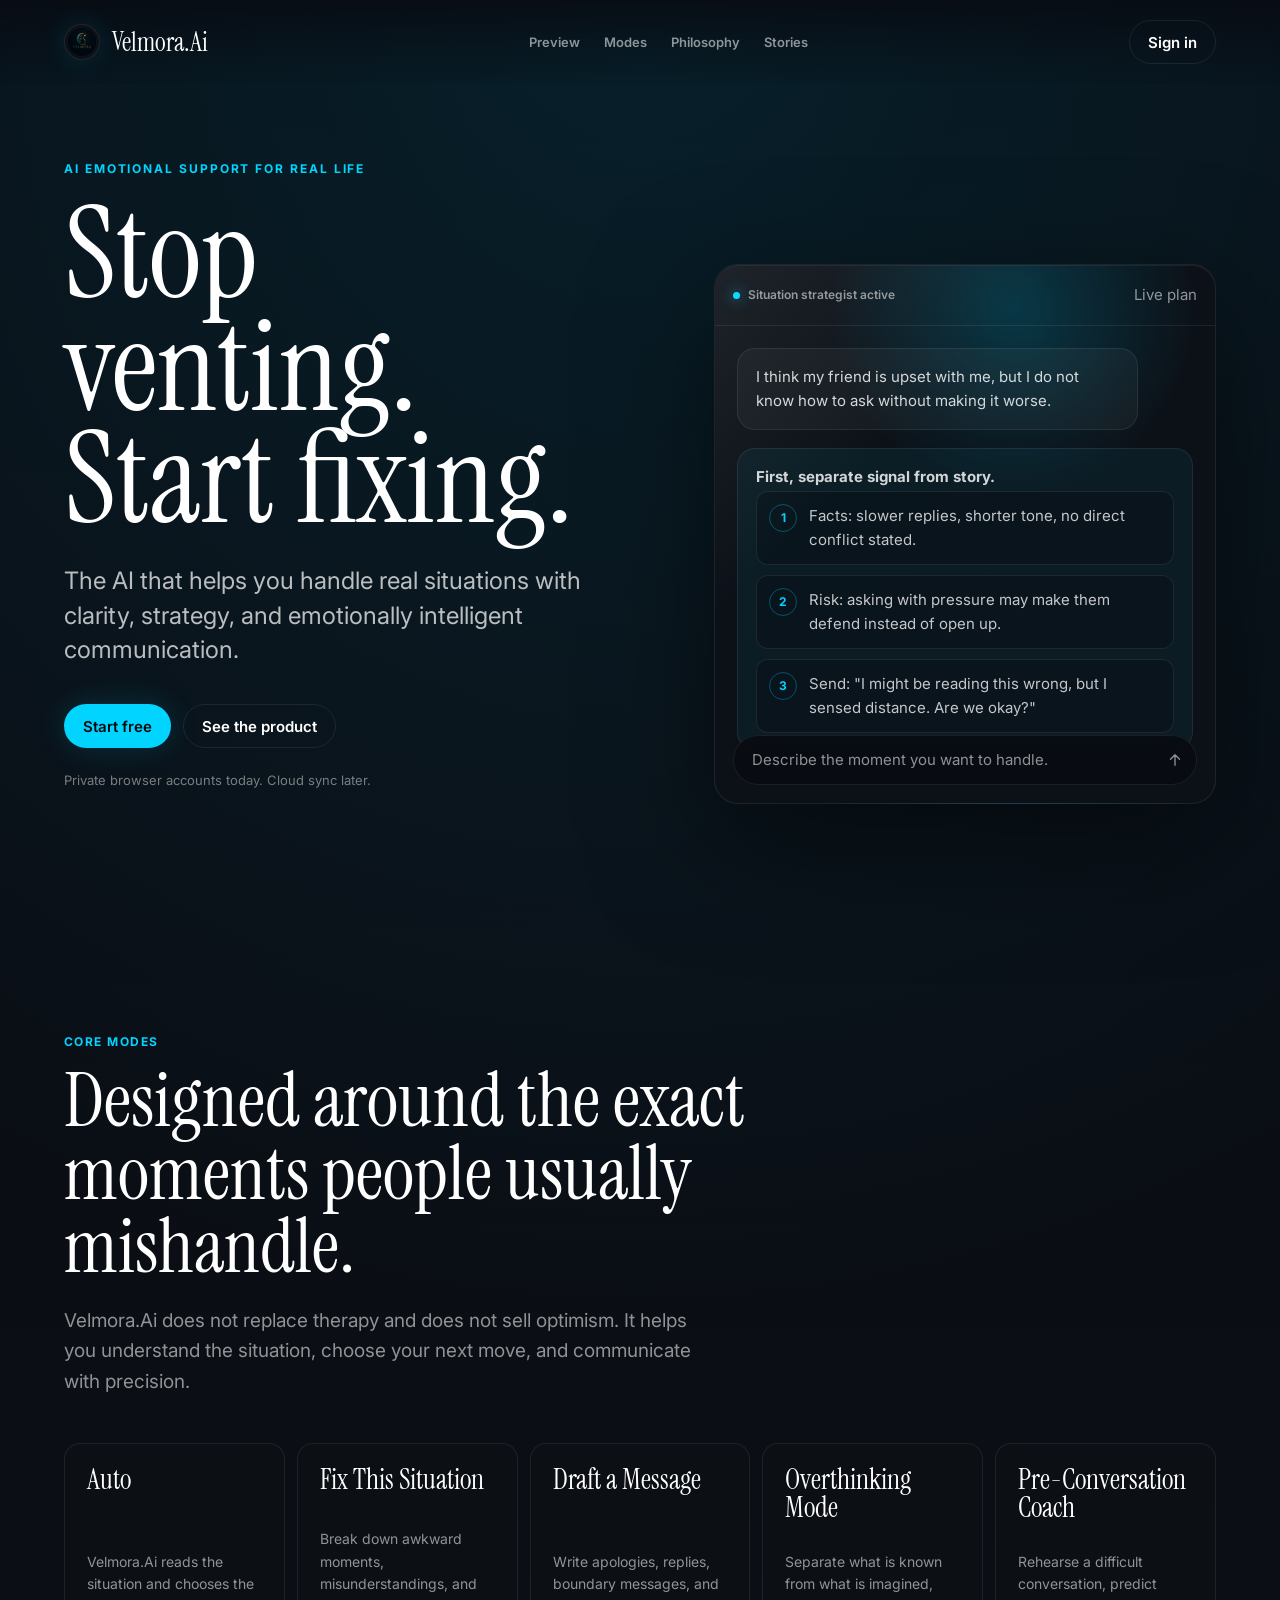
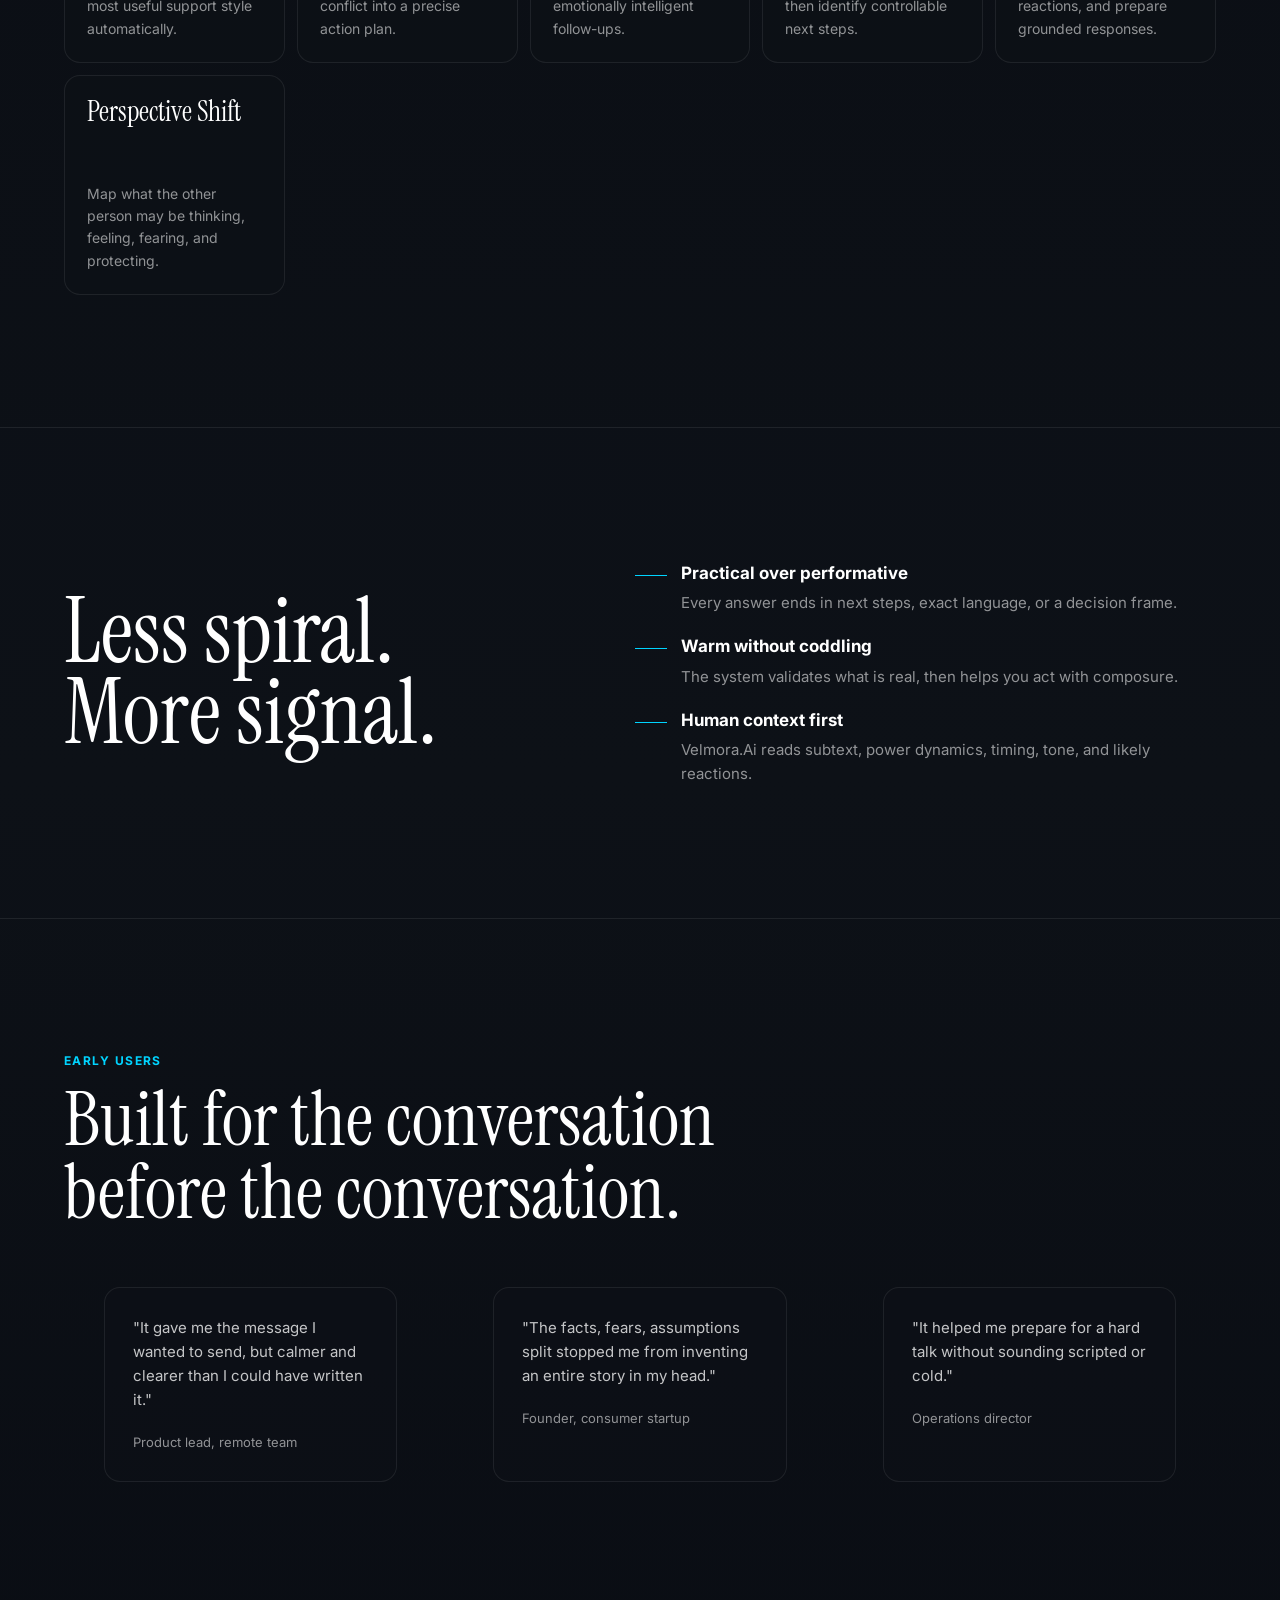
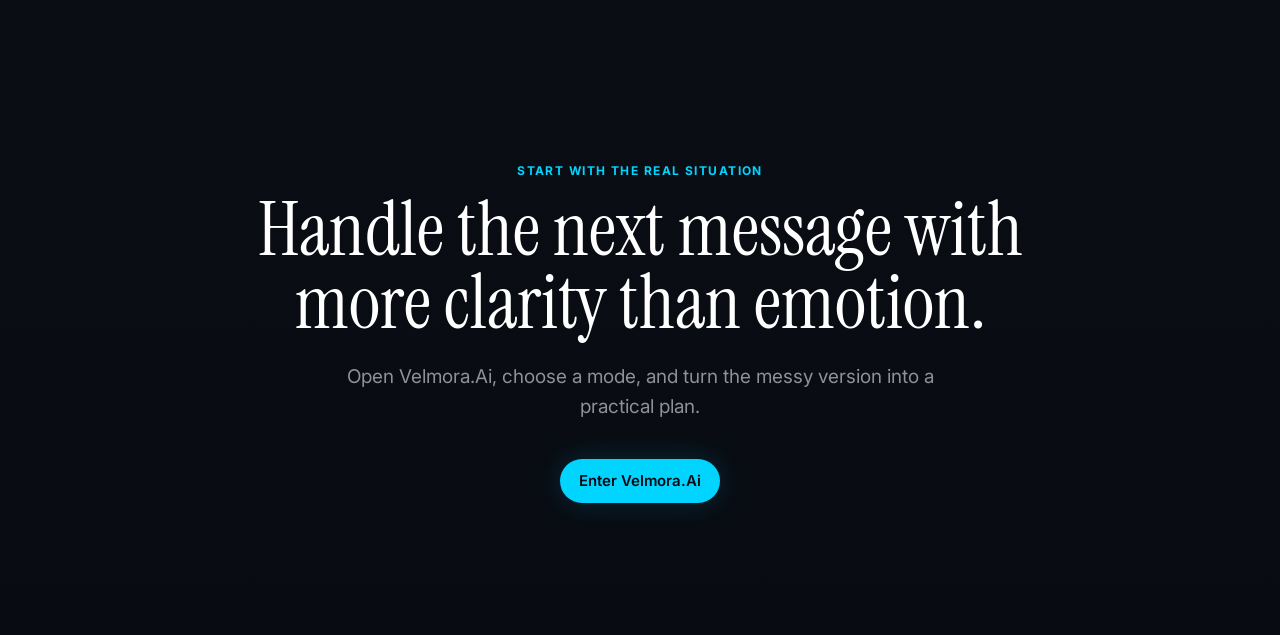
==== mindful/index.html @ 99c8b032 "Initial Velmora.Ai static app" ====
<!doctype html>
<html lang="en">
  <head>
    <meta charset="utf-8">
    <meta name="viewport" content="width=device-width, initial-scale=1">
    <meta name="description" content="Velmora.Ai helps you handle real situations with clarity, strategy, and emotionally intelligent communication.">
    <title>Velmora.Ai</title>
    <link rel="preconnect" href="https://fonts.googleapis.com">
    <link rel="preconnect" href="https://fonts.gstatic.com" crossorigin>
    <link href="https://fonts.googleapis.com/css2?family=Instrument+Serif:ital@0;1&family=Inter:wght@400;450;500;600;700&display=swap" rel="stylesheet">
    <link rel="stylesheet" href="./css/variables.css">
    <link rel="stylesheet" href="./css/global.css">
    <link rel="stylesheet" href="./css/layout.css">
    <link rel="stylesheet" href="./css/landing.css">
    <link rel="stylesheet" href="./css/auth.css">
    <link rel="stylesheet" href="./css/dashboard.css">
    <link rel="stylesheet" href="./css/chat.css">
    <link rel="stylesheet" href="./css/animations.css">
    <link rel="stylesheet" href="./css/responsive.css">
  </head>
  <body>
    <canvas id="ambient-canvas" aria-hidden="true"></canvas>
    <div class="grain" aria-hidden="true"></div>
    <div id="toast-root" class="toast-root" aria-live="polite" aria-atomic="true"></div>
    <div id="modal-root"></div>
    <main id="app" class="app-shell"></main>
    <script type="module" src="./js/app.js"></script>
  </body>
</html>
---- mindful/css/variables.css ----
:root {
  --color-bg: #080B12;
  --color-bg-secondary: #0D1117;
  --color-bg-tertiary: #111827;
  --color-panel: #131C28;
  --color-accent: #00D4FF;
  --color-text: #FFFFFF;
  --color-muted: rgba(255,255,255,0.55);
  --color-border: rgba(255,255,255,0.08);
  --color-border-strong: rgba(255,255,255,0.14);
  --color-shadow: rgba(0,0,0,0.48);
  --font-heading: "Instrument Serif", Georgia, serif;
  --font-body: "Inter", "DM Sans", Arial, sans-serif;
  --radius-xs: 8px;
  --radius-sm: 12px;
  --radius-md: 16px;
  --radius-lg: 24px;
  --space-1: 4px;
  --space-2: 8px;
  --space-3: 12px;
  --space-4: 16px;
  --space-5: 20px;
  --space-6: 24px;
  --space-8: 32px;
  --space-10: 40px;
  --space-12: 48px;
  --space-16: 64px;
  --space-20: 80px;
  --ease: cubic-bezier(0.22, 1, 0.36, 1);
}
---- mindful/css/global.css ----
* {
  box-sizing: border-box;
}

html {
  min-height: 100%;
  background: var(--color-bg);
  color: var(--color-text);
  scroll-behavior: smooth;
}

body {
  min-height: 100%;
  margin: 0;
  overflow-x: hidden;
  background:
    radial-gradient(circle at 50% 0%, rgba(0,212,255,0.10), transparent 34%),
    linear-gradient(180deg, #080B12 0%, #0D1117 62%, #080B12 100%);
  color: var(--color-text);
  font-family: var(--font-body);
  font-size: 15px;
  line-height: 1.6;
  letter-spacing: 0;
}

button,
input,
textarea {
  font: inherit;
}

button {
  border: 0;
  cursor: pointer;
}

a {
  color: inherit;
  text-decoration: none;
}

::selection {
  background: rgba(0,212,255,0.25);
  color: var(--color-text);
}

* {
  scrollbar-width: thin;
  scrollbar-color: rgba(0,212,255,0.38) rgba(255,255,255,0.04);
}

*::-webkit-scrollbar {
  width: 10px;
  height: 10px;
}

*::-webkit-scrollbar-track {
  background: rgba(255,255,255,0.03);
  border-radius: 999px;
}

*::-webkit-scrollbar-thumb {
  border: 2px solid rgba(8,11,18,0.96);
  border-radius: 999px;
  background: linear-gradient(180deg, rgba(0,212,255,0.55), rgba(0,212,255,0.22));
}

*::-webkit-scrollbar-thumb:hover {
  background: linear-gradient(180deg, rgba(0,212,255,0.72), rgba(0,212,255,0.34));
}

*::-webkit-scrollbar-corner {
  background: transparent;
}

#ambient-canvas {
  position: fixed;
  inset: 0;
  z-index: -3;
  width: 100%;
  height: 100%;
  background: var(--color-bg);
}

.grain {
  position: fixed;
  inset: 0;
  z-index: -2;
  pointer-events: none;
  opacity: 0.18;
  background-image:
    radial-gradient(circle at 20% 30%, rgba(255,255,255,0.11) 0 1px, transparent 1px),
    radial-gradient(circle at 70% 60%, rgba(255,255,255,0.08) 0 1px, transparent 1px);
  background-size: 3px 3px, 5px 5px;
  mix-blend-mode: screen;
}

.sr-only {
  position: absolute;
  width: 1px;
  height: 1px;
  padding: 0;
  margin: -1px;
  overflow: hidden;
  clip: rect(0, 0, 0, 0);
  white-space: nowrap;
  border: 0;
}

.icon {
  width: 18px;
  height: 18px;
  flex: 0 0 auto;
}

.brand-mark {
  width: 36px;
  height: 36px;
  border: 1px solid var(--color-border);
  border-radius: 50%;
  background: #0D1117;
  object-fit: cover;
  padding: 3px;
  box-shadow: 0 0 28px rgba(0,212,255,0.14);
}

.brand-word {
  font-family: var(--font-heading);
  font-size: 26px;
  line-height: 1;
}

.button {
  display: inline-flex;
  min-height: 44px;
  align-items: center;
  justify-content: center;
  gap: 10px;
  padding: 0 18px;
  border: 1px solid var(--color-border);
  border-radius: 999px;
  background: rgba(255,255,255,0.04);
  color: var(--color-text);
  font-weight: 600;
  line-height: 1;
  transition: transform 240ms var(--ease), border-color 240ms var(--ease), background 240ms var(--ease), box-shadow 240ms var(--ease);
}

.button:hover {
  transform: translateY(-1px);
  border-color: rgba(0,212,255,0.32);
  background: rgba(0,212,255,0.08);
  box-shadow: 0 18px 38px rgba(0,0,0,0.22);
}

.button:focus-visible,
.icon-button:focus-visible,
input:focus-visible,
textarea:focus-visible {
  outline: 2px solid rgba(0,212,255,0.7);
  outline-offset: 3px;
}

.button-primary {
  border-color: rgba(0,212,255,0.55);
  background: var(--color-accent);
  color: #080B12;
  box-shadow: 0 0 30px rgba(0,212,255,0.16);
}

.button-primary:hover {
  background: var(--color-accent);
  color: #080B12;
}

.button-ghost {
  background: transparent;
}

.icon-button {
  display: inline-grid;
  width: 40px;
  height: 40px;
  place-items: center;
  border: 1px solid var(--color-border);
  border-radius: 50%;
  background: rgba(255,255,255,0.03);
  color: var(--color-text);
  transition: transform 220ms var(--ease), border-color 220ms var(--ease), background 220ms var(--ease);
}

.icon-button:hover {
  transform: translateY(-1px);
  border-color: rgba(0,212,255,0.3);
  background: rgba(0,212,255,0.08);
}

.muted {
  color: var(--color-muted);
}

.divider {
  height: 1px;
  background: var(--color-border);
}
---- mindful/css/layout.css ----
.app-shell {
  position: relative;
  z-index: 1;
  min-height: 100vh;
}

.site-header {
  position: fixed;
  top: 0;
  left: 0;
  right: 0;
  z-index: 30;
  display: flex;
  align-items: center;
  justify-content: space-between;
  padding: 20px clamp(20px, 5vw, 72px);
  background: linear-gradient(180deg, rgba(8,11,18,0.86), rgba(8,11,18,0));
  backdrop-filter: blur(16px);
}

.site-brand {
  display: inline-flex;
  align-items: center;
  gap: 12px;
}

.site-nav {
  display: flex;
  align-items: center;
  gap: 24px;
  color: var(--color-muted);
  font-size: 13px;
  font-weight: 600;
}

.site-nav a {
  transition: color 180ms var(--ease);
}

.site-nav a:hover {
  color: var(--color-text);
}

.page {
  min-height: 100vh;
}

.section {
  padding: clamp(72px, 11vw, 132px) clamp(20px, 5vw, 72px);
}

.section-inner {
  width: min(1180px, 100%);
  margin: 0 auto;
}

.section-kicker {
  margin: 0 0 14px;
  color: var(--color-accent);
  font-size: 12px;
  font-weight: 700;
  letter-spacing: 0.12em;
  text-transform: uppercase;
}

.section-title {
  max-width: 780px;
  margin: 0;
  font-family: var(--font-heading);
  font-size: clamp(42px, 6vw, 76px);
  font-weight: 400;
  line-height: 0.96;
}

.section-copy {
  max-width: 650px;
  margin: 22px 0 0;
  color: var(--color-muted);
  font-size: clamp(16px, 1.8vw, 19px);
}

.dashboard-shell {
  display: grid;
  min-height: 100vh;
  grid-template-columns: 288px minmax(0, 1fr);
  transition: grid-template-columns 260ms var(--ease);
}

.dashboard-shell.sidebar-collapsed {
  grid-template-columns: 76px minmax(0, 1fr);
}

.sidebar {
  position: sticky;
  top: 0;
  display: flex;
  width: 100%;
  height: 100vh;
  flex-direction: column;
  gap: 22px;
  padding: 22px;
  border-right: 1px solid var(--color-border);
  background: rgba(8,11,18,0.82);
  backdrop-filter: blur(28px);
  overflow: hidden;
  transition: width 260ms var(--ease), transform 260ms var(--ease), padding 260ms var(--ease);
}

.sidebar-head {
  display: flex;
  align-items: center;
  justify-content: space-between;
  gap: 10px;
}

.sidebar-head-actions {
  display: flex;
  align-items: center;
  gap: 8px;
}

.sidebar-brand {
  display: flex;
  align-items: center;
  gap: 12px;
}

.sidebar-section {
  display: grid;
  gap: 10px;
}

.sidebar-label {
  color: rgba(255,255,255,0.38);
  font-size: 11px;
  font-weight: 700;
  letter-spacing: 0.12em;
  text-transform: uppercase;
}

.sidebar-scroll {
  display: grid;
  min-height: 0;
  flex: 1;
  align-content: start;
  gap: 22px;
  overflow-y: auto;
  padding-right: 4px;
}

.content {
  min-width: 0;
}

.mobile-topbar {
  display: none;
}

.mobile-bottom-nav {
  display: none;
}
---- mindful/css/landing.css ----
.landing-page {
  overflow: hidden;
}

.hero {
  display: grid;
  min-height: 100vh;
  align-items: end;
  padding: 116px clamp(20px, 5vw, 72px) clamp(56px, 8vw, 96px);
}

.hero-inner {
  display: grid;
  width: min(1180px, 100%);
  margin: 0 auto;
  grid-template-columns: minmax(0, 1.05fr) minmax(320px, 0.95fr);
  gap: clamp(40px, 8vw, 96px);
  align-items: end;
}

.hero-copy {
  max-width: 760px;
}

.hero-eyebrow {
  margin: 0 0 20px;
  color: var(--color-accent);
  font-size: 12px;
  font-weight: 700;
  letter-spacing: 0.16em;
  text-transform: uppercase;
}

.hero h1 {
  margin: 0;
  font-family: var(--font-heading);
  font-size: clamp(64px, 10vw, 142px);
  font-weight: 400;
  line-height: 0.88;
}

.hero-subheadline {
  max-width: 630px;
  margin: 28px 0 0;
  color: rgba(255,255,255,0.72);
  font-size: clamp(18px, 2.2vw, 24px);
  line-height: 1.45;
}

.hero-actions {
  display: flex;
  flex-wrap: wrap;
  gap: 12px;
  margin-top: 36px;
}

.hero-note {
  margin-top: 22px;
  color: rgba(255,255,255,0.45);
  font-size: 13px;
}

.preview-device {
  position: relative;
  min-height: 540px;
  border: 1px solid var(--color-border);
  border-radius: var(--radius-lg);
  background:
    radial-gradient(circle at 60% 8%, rgba(0,212,255,0.20), transparent 32%),
    rgba(13,17,23,0.88);
  box-shadow: 0 36px 120px rgba(0,0,0,0.5), inset 0 1px 0 rgba(255,255,255,0.06);
  overflow: hidden;
}

.preview-device::before {
  position: absolute;
  inset: 0;
  border-radius: inherit;
  background: linear-gradient(135deg, rgba(255,255,255,0.08), transparent 34%);
  content: "";
  pointer-events: none;
}

.preview-head {
  display: flex;
  align-items: center;
  justify-content: space-between;
  padding: 18px;
  border-bottom: 1px solid var(--color-border);
}

.preview-status {
  display: inline-flex;
  align-items: center;
  gap: 8px;
  color: var(--color-muted);
  font-size: 12px;
  font-weight: 600;
}

.preview-status::before {
  width: 7px;
  height: 7px;
  border-radius: 50%;
  background: var(--color-accent);
  box-shadow: 0 0 14px rgba(0,212,255,0.8);
  content: "";
}

.preview-body {
  display: grid;
  gap: 18px;
  padding: 22px;
}

.preview-bubble {
  max-width: 88%;
  padding: 16px 18px;
  border: 1px solid var(--color-border);
  border-radius: 18px;
  background: rgba(255,255,255,0.04);
  color: rgba(255,255,255,0.82);
}

.preview-bubble.ai {
  max-width: 100%;
  background: rgba(0,212,255,0.06);
}

.preview-plan {
  display: grid;
  gap: 10px;
  margin-top: 2px;
}

.preview-step {
  display: grid;
  grid-template-columns: 28px minmax(0, 1fr);
  gap: 12px;
  align-items: start;
  padding: 12px;
  border: 1px solid var(--color-border);
  border-radius: var(--radius-sm);
  background: rgba(8,11,18,0.36);
}

.preview-step span {
  display: grid;
  width: 28px;
  height: 28px;
  place-items: center;
  border: 1px solid rgba(0,212,255,0.32);
  border-radius: 50%;
  color: var(--color-accent);
  font-size: 12px;
  font-weight: 700;
}

.preview-step p {
  margin: 0;
  color: rgba(255,255,255,0.76);
}

.preview-composer {
  position: absolute;
  left: 18px;
  right: 18px;
  bottom: 18px;
  display: flex;
  align-items: center;
  justify-content: space-between;
  gap: 12px;
  padding: 12px 12px 12px 18px;
  border: 1px solid var(--color-border);
  border-radius: 999px;
  background: rgba(8,11,18,0.88);
  color: var(--color-muted);
  backdrop-filter: blur(18px);
}

.feature-grid {
  display: grid;
  grid-template-columns: repeat(5, minmax(0, 1fr));
  gap: 12px;
  margin-top: 46px;
}

.feature-card {
  display: grid;
  min-height: 220px;
  align-content: space-between;
  gap: 28px;
  padding: 22px;
  border: 1px solid var(--color-border);
  border-radius: var(--radius-md);
  background: rgba(13,17,23,0.72);
  transition: transform 260ms var(--ease), border-color 260ms var(--ease), background 260ms var(--ease);
}

.feature-card:hover {
  transform: translateY(-3px);
  border-color: rgba(0,212,255,0.28);
  background: rgba(17,24,39,0.78);
}

.feature-card h3 {
  margin: 0;
  font-family: var(--font-heading);
  font-size: 28px;
  font-weight: 400;
  line-height: 1;
}

.feature-card p {
  margin: 0;
  color: var(--color-muted);
  font-size: 14px;
}

.philosophy-band {
  border-block: 1px solid var(--color-border);
  background: rgba(13,17,23,0.48);
}

.philosophy-layout {
  display: grid;
  grid-template-columns: minmax(0, 0.9fr) minmax(0, 1.1fr);
  gap: clamp(32px, 8vw, 96px);
  align-items: center;
}

.philosophy-statement {
  margin: 0;
  font-family: var(--font-heading);
  font-size: clamp(50px, 7vw, 96px);
  font-weight: 400;
  line-height: 0.9;
}

.philosophy-list {
  display: grid;
  gap: 18px;
}

.philosophy-item {
  display: grid;
  grid-template-columns: 32px minmax(0, 1fr);
  gap: 14px;
  align-items: start;
}

.philosophy-item::before {
  width: 32px;
  height: 1px;
  margin-top: 15px;
  background: var(--color-accent);
  content: "";
}

.philosophy-item h3 {
  margin: 0 0 4px;
  font-size: 17px;
}

.philosophy-item p {
  margin: 0;
  color: var(--color-muted);
}

.testimonial-grid {
  display: grid;
  grid-template-columns: repeat(3, minmax(0, 1fr));
  gap: 16px;
  margin-top: 42px;
}

.testimonial {
  padding: 28px;
  border: 1px solid var(--color-border);
  border-radius: var(--radius-md);
  background: rgba(13,17,23,0.62);
}

.testimonial p {
  margin: 0;
  color: rgba(255,255,255,0.76);
}

.testimonial cite {
  display: block;
  margin-top: 20px;
  color: var(--color-muted);
  font-style: normal;
  font-size: 13px;
}

.cta-section {
  min-height: 56vh;
  display: grid;
  place-items: center;
  text-align: center;
}

.cta-section .section-title,
.cta-section .section-copy {
  margin-inline: auto;
}
---- mindful/css/auth.css ----
.auth-page {
  display: grid;
  min-height: 100vh;
  grid-template-columns: minmax(0, 1fr) minmax(380px, 480px);
}

.auth-story {
  display: flex;
  min-height: 100vh;
  flex-direction: column;
  justify-content: space-between;
  padding: clamp(32px, 6vw, 72px);
}

.auth-story h1 {
  max-width: 760px;
  margin: auto 0 0;
  font-family: var(--font-heading);
  font-size: clamp(58px, 9vw, 128px);
  font-weight: 400;
  line-height: 0.9;
}

.auth-story p {
  max-width: 560px;
  margin: 28px 0 0;
  color: rgba(255,255,255,0.68);
  font-size: 20px;
}

.auth-panel-wrap {
  display: grid;
  min-height: 100vh;
  place-items: center;
  padding: 28px;
  border-left: 1px solid var(--color-border);
  background: rgba(8,11,18,0.72);
  backdrop-filter: blur(24px);
}

.auth-panel {
  width: min(100%, 390px);
}

.auth-panel h2 {
  margin: 0;
  font-family: var(--font-heading);
  font-size: 42px;
  font-weight: 400;
}

.auth-panel > p {
  margin: 8px 0 28px;
  color: var(--color-muted);
}

.auth-form {
  display: grid;
  gap: 16px;
}

.field {
  display: grid;
  gap: 8px;
}

.field label {
  color: rgba(255,255,255,0.62);
  font-size: 13px;
  font-weight: 600;
}

.field input,
.field textarea {
  width: 100%;
  border: 1px solid var(--color-border);
  border-radius: var(--radius-sm);
  background: rgba(255,255,255,0.04);
  color: var(--color-text);
  transition: border-color 180ms var(--ease), background 180ms var(--ease);
}

.field input {
  height: 48px;
  padding: 0 14px;
}

.field textarea {
  min-height: 130px;
  padding: 14px;
  resize: vertical;
}

.field input:focus,
.field textarea:focus {
  border-color: rgba(0,212,255,0.44);
  background: rgba(0,212,255,0.04);
}

.auth-form .button {
  width: 100%;
  margin-top: 4px;
}

.auth-alt {
  display: grid;
  gap: 14px;
  margin-top: 18px;
}

.check-row {
  display: inline-flex;
  align-items: center;
  gap: 10px;
  color: rgba(255,255,255,0.68);
  font-size: 13px;
  font-weight: 600;
}

.check-row input {
  width: 16px;
  height: 16px;
  accent-color: var(--color-accent);
}

.auth-note {
  margin-top: 20px;
  padding: 14px;
  border: 1px solid var(--color-border);
  border-radius: var(--radius-sm);
  color: var(--color-muted);
  font-size: 13px;
}

.auth-switch {
  margin: 18px 0 0;
  color: var(--color-muted);
  font-size: 13px;
  text-align: center;
}

.auth-switch button {
  padding: 0;
  background: transparent;
  color: var(--color-accent);
  font-weight: 700;
}
---- mindful/css/dashboard.css ----
.mode-list {
  display: grid;
  gap: 8px;
}

.mode-button,
.history-button,
.profile-button {
  display: flex;
  width: 100%;
  align-items: center;
  gap: 12px;
  padding: 11px 12px;
  border: 1px solid transparent;
  border-radius: var(--radius-sm);
  background: transparent;
  color: rgba(255,255,255,0.7);
  text-align: left;
  transition: background 180ms var(--ease), border-color 180ms var(--ease), color 180ms var(--ease);
}

.mode-button:hover,
.history-button:hover,
.profile-button:hover,
.mode-button.active {
  border-color: var(--color-border);
  background: rgba(255,255,255,0.04);
  color: var(--color-text);
}

.mode-icon {
  display: grid;
  width: 30px;
  height: 30px;
  place-items: center;
  border: 1px solid var(--color-border);
  border-radius: 50%;
  color: var(--color-accent);
}

.mode-text {
  display: grid;
  min-width: 0;
  gap: 2px;
}

.mode-text strong,
.history-button strong {
  overflow: hidden;
  text-overflow: ellipsis;
  white-space: nowrap;
  font-size: 13px;
  font-weight: 650;
}

.mode-text span,
.history-button span {
  overflow: hidden;
  color: rgba(255,255,255,0.42);
  font-size: 12px;
  text-overflow: ellipsis;
  white-space: nowrap;
}

.history-list {
  display: grid;
  gap: 6px;
}

.history-button {
  display: grid;
  gap: 2px;
}

.sidebar-foot {
  display: grid;
  gap: 10px;
}

.sidebar.collapsed {
  gap: 18px;
  padding: 18px 12px;
}

.sidebar.collapsed .brand-word,
.sidebar.collapsed .sidebar-label,
.sidebar.collapsed .history-list {
  display: none;
}

.sidebar.collapsed .sidebar-head {
  flex-direction: column;
  justify-content: flex-start;
}

.sidebar.collapsed .sidebar-head-actions {
  width: 100%;
  justify-content: center;
}

.sidebar.collapsed .sidebar-scroll {
  visibility: hidden;
  overflow: hidden;
  padding: 0;
}

.sidebar.collapsed .sidebar-brand {
  width: 44px;
  height: 44px;
  justify-content: center;
}

.sidebar.collapsed .desktop-collapse {
  width: 44px;
  height: 44px;
  transform: rotate(180deg);
  border-color: rgba(0,212,255,0.28);
  background: rgba(0,212,255,0.08);
}

.sidebar.collapsed .sidebar-foot {
  align-items: center;
  gap: 12px;
}

.sidebar.collapsed .profile-button {
  width: 44px;
  height: 44px;
  justify-content: center;
  padding: 0;
  border-color: var(--color-border);
  background: rgba(255,255,255,0.03);
}

.sidebar.collapsed .profile-button:hover {
  border-color: rgba(0,212,255,0.28);
  background: rgba(0,212,255,0.08);
}

.sidebar.collapsed .profile-name {
  justify-content: center;
  gap: 0;
}

.sidebar.collapsed .profile-name span:not(.avatar) {
  display: none;
}

.sidebar.collapsed #logout-button {
  display: none;
}

.mobile-close {
  display: none;
}

.profile-button {
  justify-content: space-between;
}

.profile-name {
  display: flex;
  min-width: 0;
  align-items: center;
  gap: 10px;
}

.avatar {
  display: grid;
  width: 32px;
  height: 32px;
  place-items: center;
  border: 1px solid rgba(0,212,255,0.32);
  border-radius: 50%;
  background: rgba(0,212,255,0.08);
  color: var(--color-accent);
  font-size: 12px;
  font-weight: 800;
}

.workspace {
  display: grid;
  min-height: 100vh;
  grid-template-rows: auto minmax(0, 1fr);
}

.workspace-header {
  position: sticky;
  top: 0;
  z-index: 12;
  display: flex;
  align-items: center;
  justify-content: space-between;
  gap: 20px;
  padding: 22px clamp(22px, 4vw, 54px);
  border-bottom: 1px solid var(--color-border);
  background: rgba(8,11,18,0.74);
  backdrop-filter: blur(24px);
}

.workspace-title {
  display: grid;
  gap: 3px;
}

.workspace-title h1 {
  margin: 0;
  font-family: var(--font-heading);
  font-size: 34px;
  font-weight: 400;
  line-height: 1;
}

.workspace-title p {
  margin: 0;
  color: var(--color-muted);
  font-size: 13px;
}

.workspace-actions {
  display: flex;
  align-items: center;
  gap: 10px;
}

.settings-grid {
  display: grid;
  gap: 16px;
}

.setting-row {
  display: flex;
  align-items: center;
  justify-content: space-between;
  gap: 18px;
  padding: 14px 0;
  border-bottom: 1px solid var(--color-border);
}

.setting-row strong {
  display: block;
  margin-bottom: 2px;
}

.setting-row span {
  color: var(--color-muted);
  font-size: 13px;
}

.custom-select {
  position: relative;
  min-width: 180px;
}

.custom-select-trigger {
  display: flex;
  width: 100%;
  min-height: 42px;
  align-items: center;
  justify-content: space-between;
  gap: 12px;
  border: 1px solid var(--color-border);
  border-radius: 999px;
  background:
    radial-gradient(circle at 20% 0%, rgba(0,212,255,0.10), transparent 42%),
    rgba(13,17,23,0.92);
  color: var(--color-text);
  padding: 0 13px 0 16px;
  font-size: 13px;
  font-weight: 700;
  box-shadow: inset 0 1px 0 rgba(255,255,255,0.04);
  transition: border-color 180ms var(--ease), background 180ms var(--ease), box-shadow 180ms var(--ease), transform 180ms var(--ease);
}

.custom-select-trigger:hover,
.custom-select.open .custom-select-trigger {
  border-color: rgba(0,212,255,0.34);
  background:
    radial-gradient(circle at 20% 0%, rgba(0,212,255,0.16), transparent 42%),
    rgba(13,17,23,0.96);
  box-shadow: 0 12px 28px rgba(0,0,0,0.22), inset 0 1px 0 rgba(255,255,255,0.06);
}

.custom-select-caret {
  display: grid;
  width: 22px;
  height: 22px;
  place-items: center;
  color: var(--color-muted);
  transition: transform 180ms var(--ease), color 180ms var(--ease);
}

.custom-select.open .custom-select-caret {
  color: var(--color-accent);
  transform: rotate(180deg);
}

.custom-select-menu {
  position: absolute;
  left: 0;
  right: 0;
  bottom: calc(100% + 10px);
  z-index: 90;
  display: grid;
  gap: 4px;
  min-width: 240px;
  padding: 8px;
  border: 1px solid var(--color-border);
  border-radius: var(--radius-md);
  background: rgba(13,17,23,0.98);
  box-shadow: 0 24px 70px rgba(0,0,0,0.48), inset 0 1px 0 rgba(255,255,255,0.04);
  opacity: 0;
  pointer-events: none;
  transform: translateY(8px) scale(0.98);
  transform-origin: bottom;
  transition: opacity 180ms var(--ease), transform 180ms var(--ease);
  scrollbar-width: thin;
  scrollbar-color: rgba(0,212,255,0.46) rgba(255,255,255,0.04);
}

.custom-select-menu::-webkit-scrollbar {
  width: 8px;
}

.custom-select-menu::-webkit-scrollbar-track {
  margin: 8px 0;
  background: rgba(255,255,255,0.03);
  border-radius: 999px;
}

.custom-select-menu::-webkit-scrollbar-thumb {
  border: 2px solid rgba(13,17,23,0.98);
  border-radius: 999px;
  background: rgba(0,212,255,0.46);
}

.custom-select.open .custom-select-menu {
  opacity: 1;
  pointer-events: auto;
  transform: translateY(0) scale(1);
}

.custom-select-option {
  display: grid;
  gap: 2px;
  width: 100%;
  padding: 10px 12px;
  border: 1px solid transparent;
  border-radius: var(--radius-sm);
  background: transparent;
  color: rgba(255,255,255,0.72);
  text-align: left;
  transition: background 160ms var(--ease), border-color 160ms var(--ease), color 160ms var(--ease);
}

.custom-select-option:hover,
.custom-select-option.active {
  border-color: var(--color-border);
  background: rgba(0,212,255,0.07);
  color: var(--color-text);
}

.custom-select-option small {
  color: rgba(255,255,255,0.42);
  font-size: 12px;
}

.tone-picker .custom-select-menu {
  top: calc(100% + 10px);
  bottom: auto;
  transform-origin: top;
}
---- mindful/css/chat.css ----
.chat-layout {
  display: grid;
  min-height: 0;
  grid-template-rows: minmax(0, 1fr) auto;
}

.chat-empty,
.message-stream {
  width: min(860px, 100%);
  margin: 0 auto;
}

.chat-empty {
  display: grid;
  min-height: calc(100vh - 190px);
  align-content: center;
  padding: clamp(28px, 5vw, 64px);
}

.chat-empty h2 {
  max-width: 760px;
  margin: 0;
  font-family: var(--font-heading);
  font-size: clamp(48px, 6vw, 82px);
  font-weight: 400;
  line-height: 0.96;
}

.chat-empty p {
  max-width: 640px;
  margin: 20px 0 0;
  color: var(--color-muted);
  font-size: 18px;
}

.message-stream {
  display: grid;
  align-content: start;
  gap: 28px;
  min-height: calc(100vh - 190px);
  padding: clamp(28px, 5vw, 58px) clamp(20px, 4vw, 44px);
}

.message {
  display: grid;
  grid-template-columns: 34px minmax(0, 1fr);
  gap: 14px;
  animation: fadeUp 320ms var(--ease) both;
}

.message-avatar {
  display: grid;
  width: 34px;
  height: 34px;
  place-items: center;
  border: 1px solid var(--color-border);
  border-radius: 50%;
  background: rgba(255,255,255,0.04);
  color: var(--color-muted);
  font-size: 11px;
  font-weight: 800;
}

.message.assistant .message-avatar {
  border-color: rgba(0,212,255,0.32);
  background: rgba(0,212,255,0.08);
  color: var(--color-accent);
}

.message-content {
  min-width: 0;
}

.message-meta {
  display: flex;
  align-items: center;
  justify-content: space-between;
  gap: 12px;
  min-height: 34px;
  color: rgba(255,255,255,0.42);
  font-size: 12px;
}

.message-name {
  color: rgba(255,255,255,0.68);
  font-weight: 700;
}

.message-actions {
  display: flex;
  gap: 6px;
  opacity: 0;
  transition: opacity 180ms var(--ease);
}

.message:hover .message-actions {
  opacity: 1;
}

.message-action {
  display: grid;
  width: 30px;
  height: 30px;
  place-items: center;
  border: 1px solid var(--color-border);
  border-radius: 50%;
  background: rgba(255,255,255,0.03);
  color: var(--color-muted);
}

.message-action:hover {
  color: var(--color-text);
  border-color: rgba(0,212,255,0.26);
}

.message-body {
  color: rgba(255,255,255,0.84);
  font-size: 15px;
}

.message-body p {
  margin: 0 0 14px;
}

.message-body p:last-child {
  margin-bottom: 0;
}

.message-body ul,
.message-body ol {
  margin: 10px 0 14px;
  padding-left: 22px;
}

.message-body li {
  margin: 7px 0;
}

.message-body strong {
  color: var(--color-text);
}

.message-body code {
  border: 1px solid var(--color-border);
  border-radius: 6px;
  background: rgba(255,255,255,0.05);
  padding: 2px 5px;
}

.message-body pre {
  overflow-x: auto;
  padding: 14px;
  border: 1px solid var(--color-border);
  border-radius: var(--radius-sm);
  background: #0D1117;
}

.typing-line {
  display: inline-flex;
  align-items: center;
  gap: 8px;
  color: var(--color-muted);
}

.typing-dots {
  display: inline-flex;
  gap: 4px;
}

.typing-dots span {
  width: 5px;
  height: 5px;
  border-radius: 50%;
  background: var(--color-accent);
  animation: pulseDot 1.3s ease-in-out infinite;
}

.typing-dots span:nth-child(2) {
  animation-delay: 140ms;
}

.typing-dots span:nth-child(3) {
  animation-delay: 280ms;
}

.composer-wrap {
  position: sticky;
  bottom: 0;
  z-index: 14;
  padding: 18px clamp(18px, 4vw, 54px) 24px;
  background: linear-gradient(180deg, rgba(8,11,18,0), rgba(8,11,18,0.92) 22%, #080B12 100%);
}

.composer {
  width: min(860px, 100%);
  margin: 0 auto;
  border: 1px solid var(--color-border);
  border-radius: 24px;
  background: rgba(13,17,23,0.92);
  box-shadow: 0 24px 80px rgba(0,0,0,0.38), inset 0 1px 0 rgba(255,255,255,0.04);
  overflow: visible;
}

.composer textarea {
  width: 100%;
  max-height: 210px;
  min-height: 72px;
  padding: 18px 20px 8px;
  border: 0;
  background: transparent;
  color: var(--color-text);
  outline: 0;
  resize: none;
}

.composer textarea::placeholder {
  color: rgba(255,255,255,0.36);
}

.composer-footer {
  display: flex;
  align-items: center;
  justify-content: space-between;
  gap: 12px;
  padding: 8px 10px 10px 18px;
}

.mode-picker {
  flex: 0 0 auto;
  min-width: 190px;
}

.mode-picker .custom-select-trigger {
  min-height: 38px;
}

.mode-picker .custom-select-menu {
  right: auto;
  bottom: calc(100% + 8px);
  min-width: 280px;
  max-height: min(360px, calc(100vh - 190px));
  overflow-y: auto;
  transform: translateY(6px) scale(0.98);
}

.composer-hint {
  flex: 1;
  color: rgba(255,255,255,0.34);
  font-size: 12px;
}

.send-button {
  width: 42px;
  height: 42px;
  border-radius: 50%;
  background: var(--color-accent);
  color: #080B12;
  display: grid;
  place-items: center;
  transition: transform 180ms var(--ease), opacity 180ms var(--ease);
}

.send-button:hover {
  transform: translateY(-1px);
}

.send-button:disabled {
  cursor: not-allowed;
  opacity: 0.42;
}

.toast-root {
  position: fixed;
  right: 22px;
  bottom: 22px;
  z-index: 80;
  display: grid;
  gap: 10px;
}

.toast {
  min-width: 220px;
  padding: 12px 14px;
  border: 1px solid var(--color-border);
  border-radius: var(--radius-sm);
  background: rgba(13,17,23,0.94);
  color: var(--color-text);
  box-shadow: 0 18px 40px rgba(0,0,0,0.32);
  animation: fadeUp 220ms var(--ease) both;
}

.modal-backdrop {
  position: fixed;
  inset: 0;
  z-index: 70;
  display: grid;
  place-items: center;
  padding: 20px;
  background: rgba(0,0,0,0.64);
  backdrop-filter: blur(14px);
}

.modal {
  width: min(520px, 100%);
  border: 1px solid var(--color-border);
  border-radius: var(--radius-lg);
  background: #0D1117;
  box-shadow: 0 42px 120px rgba(0,0,0,0.54);
}

.modal-head,
.modal-body,
.modal-foot {
  padding: 22px;
}

.modal-head {
  display: flex;
  align-items: center;
  justify-content: space-between;
  border-bottom: 1px solid var(--color-border);
}

.modal-head h2 {
  margin: 0;
  font-family: var(--font-heading);
  font-size: 32px;
  font-weight: 400;
}

.modal-foot {
  display: flex;
  justify-content: flex-end;
  gap: 10px;
  border-top: 1px solid var(--color-border);
}
---- mindful/css/animations.css ----
@keyframes fadeUp {
  from {
    opacity: 0;
    transform: translateY(10px);
  }
  to {
    opacity: 1;
    transform: translateY(0);
  }
}

@keyframes pulseDot {
  0%, 100% {
    opacity: 0.3;
    transform: translateY(0);
  }
  50% {
    opacity: 1;
    transform: translateY(-2px);
  }
}

@keyframes slowGlow {
  0%, 100% {
    box-shadow: 0 0 28px rgba(0,212,255,0.10);
  }
  50% {
    box-shadow: 0 0 46px rgba(0,212,255,0.20);
  }
}

.ambient-glow {
  animation: slowGlow 8s ease-in-out infinite;
}

@media (prefers-reduced-motion: reduce) {
  *,
  *::before,
  *::after {
    scroll-behavior: auto !important;
    animation-duration: 1ms !important;
    animation-iteration-count: 1 !important;
    transition-duration: 1ms !important;
  }
}
---- mindful/css/responsive.css ----
@media (max-width: 1100px) {
  .hero-inner,
  .philosophy-layout {
    grid-template-columns: 1fr;
  }

  .preview-device {
    min-height: 500px;
  }

  .feature-grid {
    grid-template-columns: repeat(2, minmax(0, 1fr));
  }

  .testimonial-grid {
    grid-template-columns: 1fr;
  }
}

@media (max-width: 820px) {
  .site-header {
    padding: 16px 18px;
  }

  .site-nav {
    display: none;
  }

  .hero {
    align-items: start;
    padding-top: 116px;
  }

  .hero h1 {
    font-size: clamp(58px, 18vw, 86px);
  }

  .feature-grid {
    grid-template-columns: 1fr;
  }

  .auth-page {
    grid-template-columns: 1fr;
  }

  .auth-story {
    min-height: auto;
    padding-bottom: 30px;
  }

  .auth-panel-wrap {
    min-height: auto;
    border-left: 0;
    border-top: 1px solid var(--color-border);
  }

  .dashboard-shell {
    grid-template-columns: 1fr;
    padding-bottom: 72px;
  }

  .dashboard-shell.sidebar-collapsed {
    grid-template-columns: 1fr;
  }

  .sidebar {
    position: fixed;
    inset: 0 auto 0 0;
    z-index: 60;
    width: min(320px, 84vw);
    transform: translateX(-104%);
    transition: transform 260ms var(--ease);
  }

  .sidebar.open {
    transform: translateX(0);
  }

  .sidebar.collapsed {
    padding: 22px;
  }

  .sidebar.collapsed .brand-word,
  .sidebar.collapsed .sidebar-label,
  .sidebar.collapsed .history-list {
    display: block;
  }

  .sidebar.collapsed .sidebar-scroll {
    visibility: visible;
    padding-right: 4px;
  }

  .sidebar.collapsed .sidebar-foot {
    align-items: stretch;
  }

  .sidebar.collapsed .profile-button {
    width: 100%;
    height: auto;
    justify-content: space-between;
    padding: 11px 12px;
    border-color: transparent;
    background: transparent;
  }

  .sidebar.collapsed .profile-name {
    justify-content: flex-start;
    gap: 10px;
  }

  .sidebar.collapsed .profile-name span:not(.avatar) {
    display: inline;
  }

  .sidebar.collapsed #logout-button {
    display: flex;
  }

  .desktop-collapse {
    display: none;
  }

  .mobile-close {
    display: inline-grid;
  }

  .mobile-topbar {
    position: sticky;
    top: 0;
    z-index: 40;
    display: flex;
    align-items: center;
    justify-content: space-between;
    padding: 14px 18px;
    border-bottom: 1px solid var(--color-border);
    background: rgba(8,11,18,0.88);
    backdrop-filter: blur(20px);
  }

  .mobile-bottom-nav {
    position: fixed;
    left: 0;
    right: 0;
    bottom: 0;
    z-index: 45;
    display: grid;
    grid-template-columns: repeat(2, minmax(0, 1fr));
    gap: 6px;
    padding: 8px 10px 10px;
    border-top: 1px solid var(--color-border);
    background: rgba(8,11,18,0.94);
    backdrop-filter: blur(20px);
  }

  .bottom-nav-button {
    display: grid;
    min-height: 48px;
    place-items: center;
    gap: 3px;
    border-radius: var(--radius-sm);
    background: transparent;
    color: var(--color-muted);
    font-size: 11px;
  }

  .bottom-nav-button.active {
    background: rgba(0,212,255,0.08);
    color: var(--color-text);
  }

  .workspace-header {
    display: none;
  }

  .chat-empty {
    min-height: calc(100vh - 210px);
    padding: 34px 18px;
  }

  .message-stream {
    min-height: calc(100vh - 210px);
    padding: 26px 18px 18px;
  }

  .message {
    grid-template-columns: 1fr;
    gap: 8px;
  }

  .message-avatar {
    display: none;
  }

  .message-actions {
    opacity: 1;
  }

  .composer-wrap {
    padding: 14px 12px 18px;
  }

  .composer-hint {
    display: none;
  }

  .composer-footer {
    align-items: center;
  }

  .mode-picker {
    min-width: 168px;
  }

  .mode-picker .custom-select-menu {
    min-width: min(300px, calc(100vw - 28px));
  }

  .custom-select-trigger {
    min-height: 38px;
    padding-inline: 13px;
  }
}

@media (max-width: 560px) {
  .section {
    padding: 72px 18px;
  }

  .preview-device {
    min-height: 560px;
    border-radius: var(--radius-md);
  }

  .preview-bubble {
    max-width: 100%;
  }

  .hero-actions .button {
    width: 100%;
  }

  .feature-card {
    min-height: 178px;
  }

  .toast-root {
    left: 12px;
    right: 12px;
    bottom: 82px;
  }
}
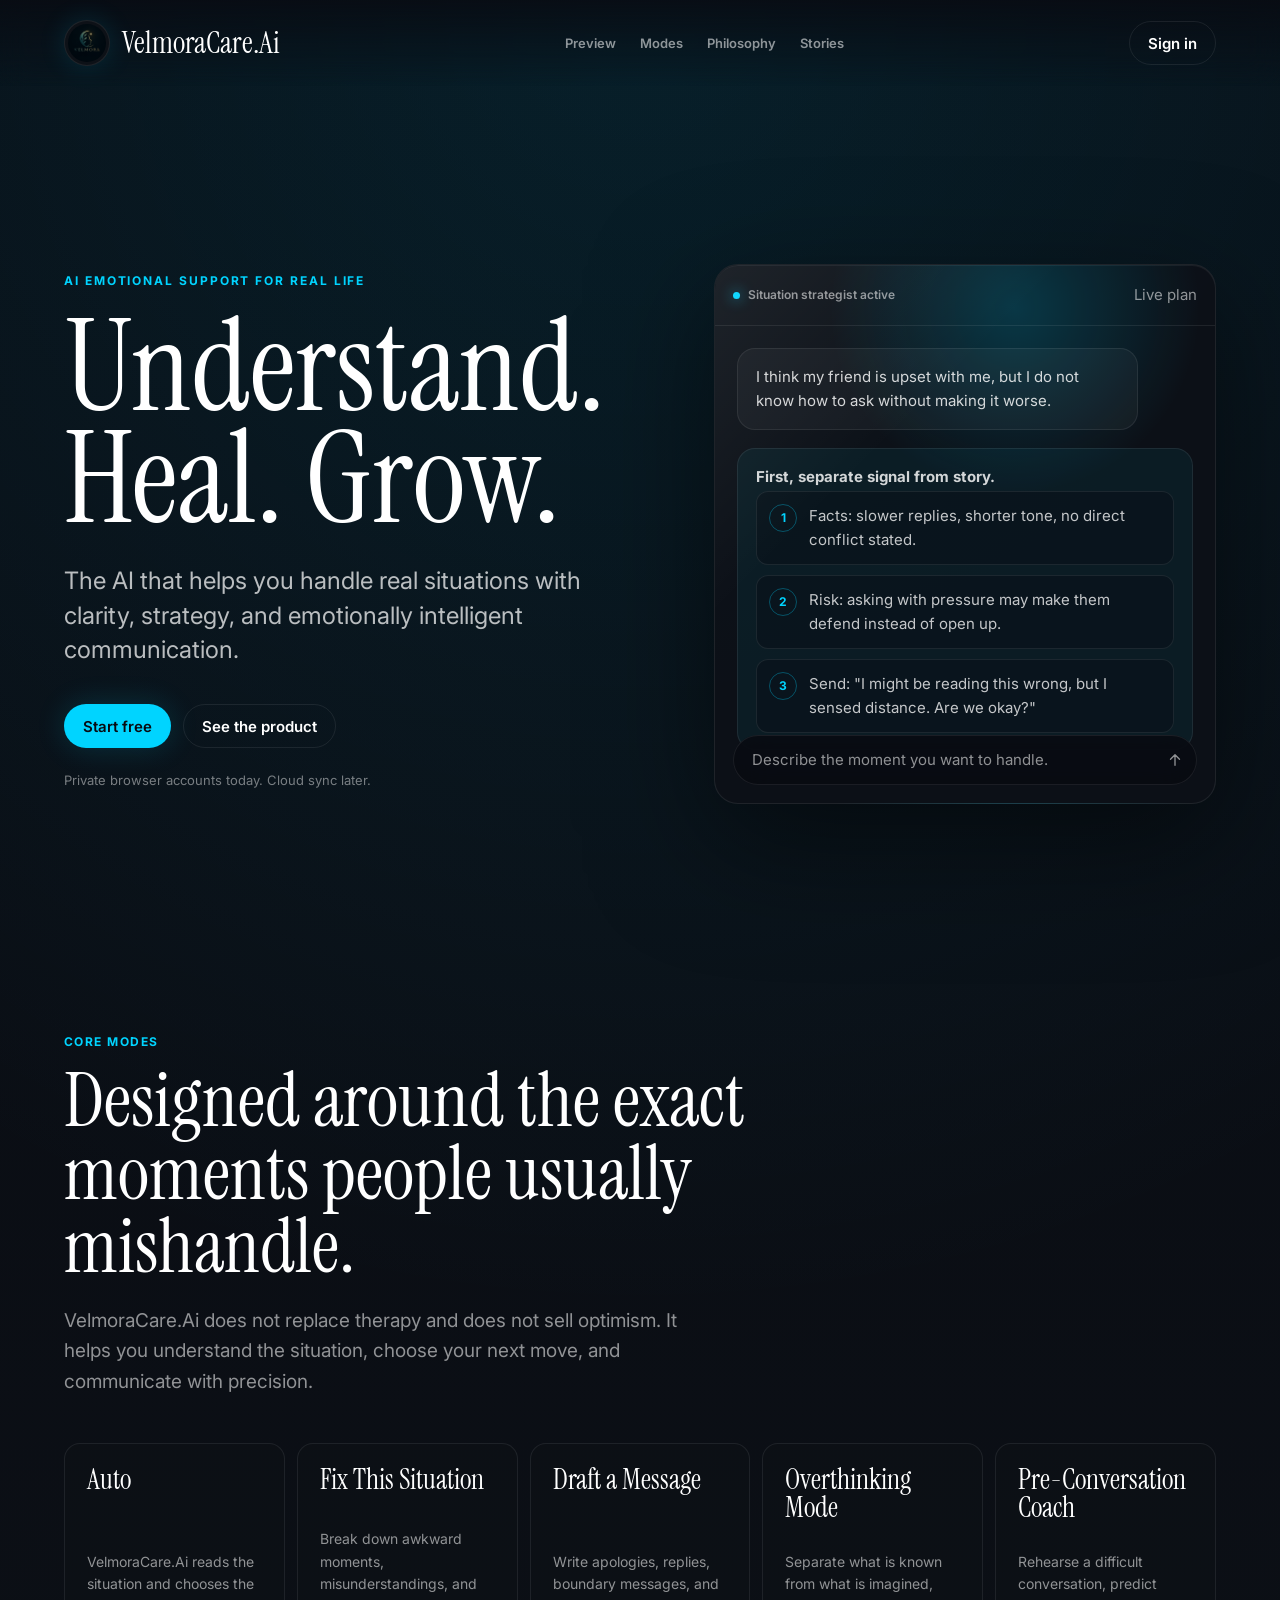
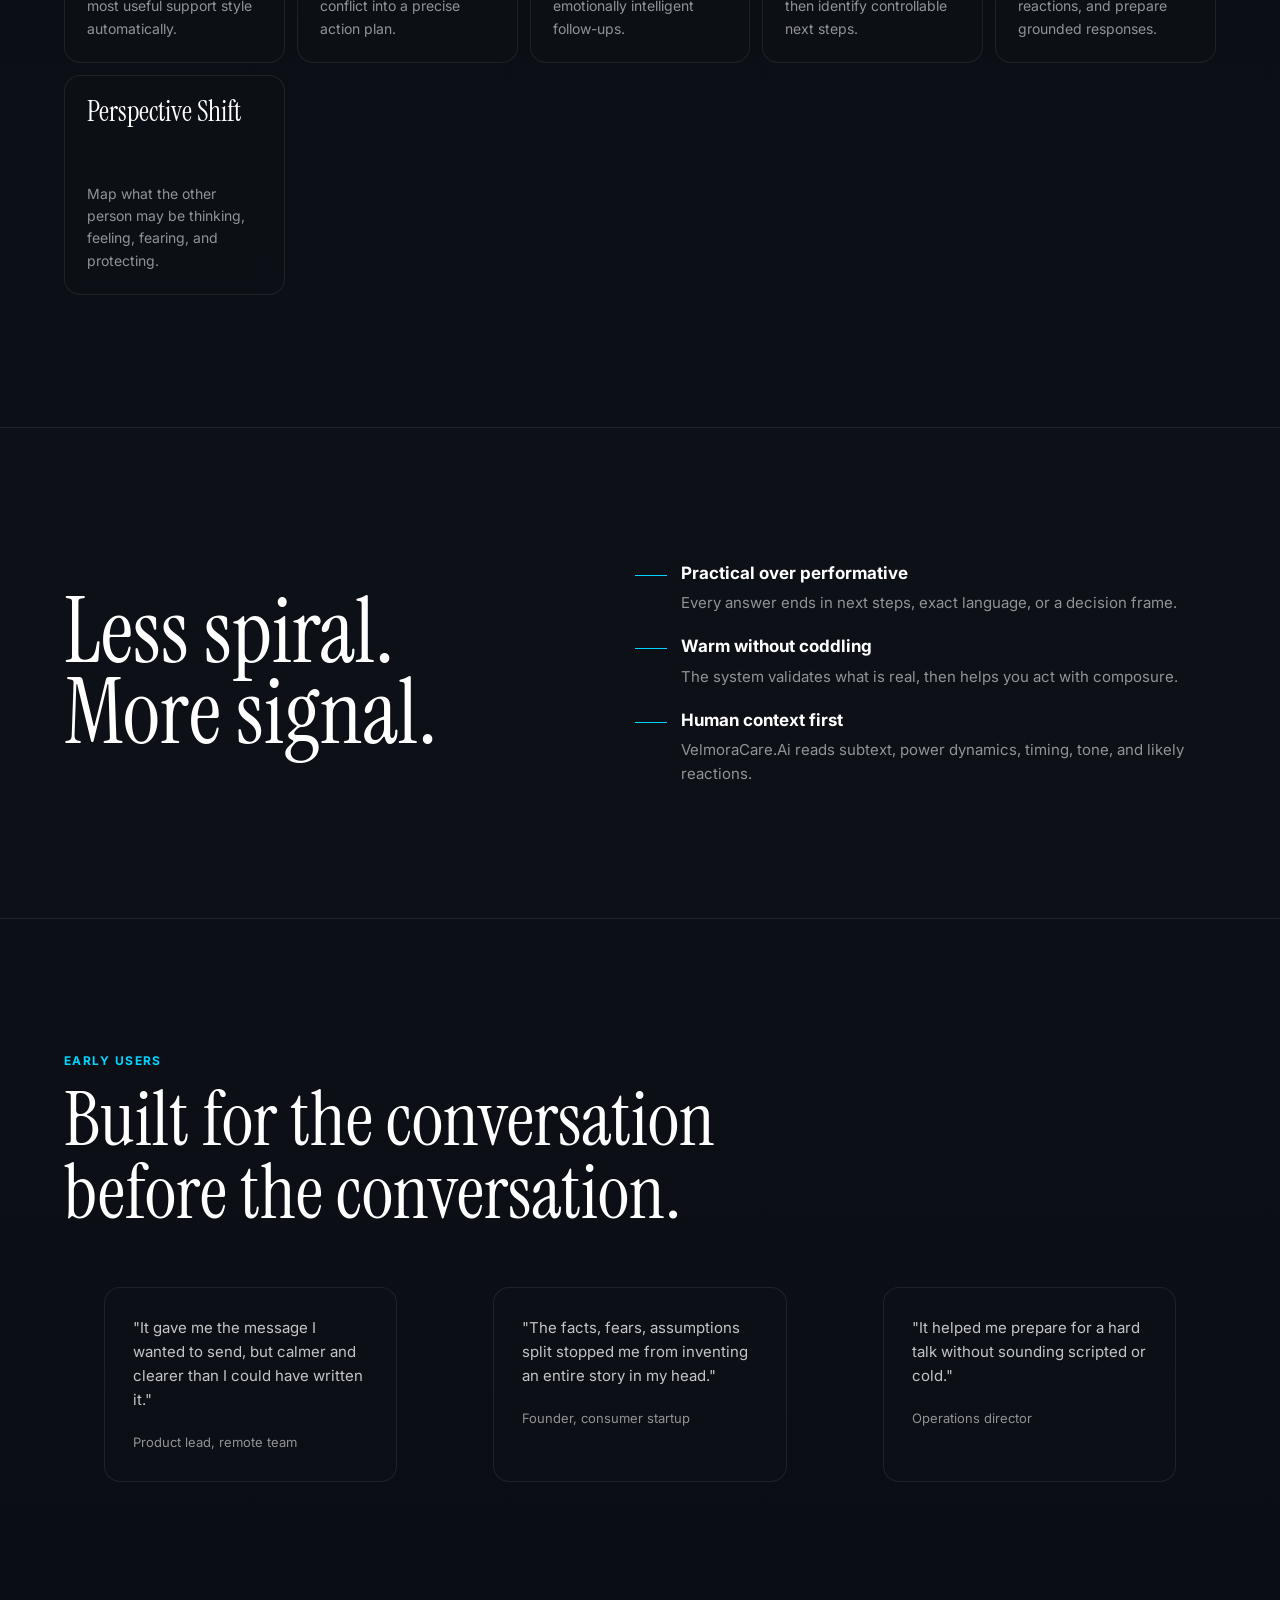
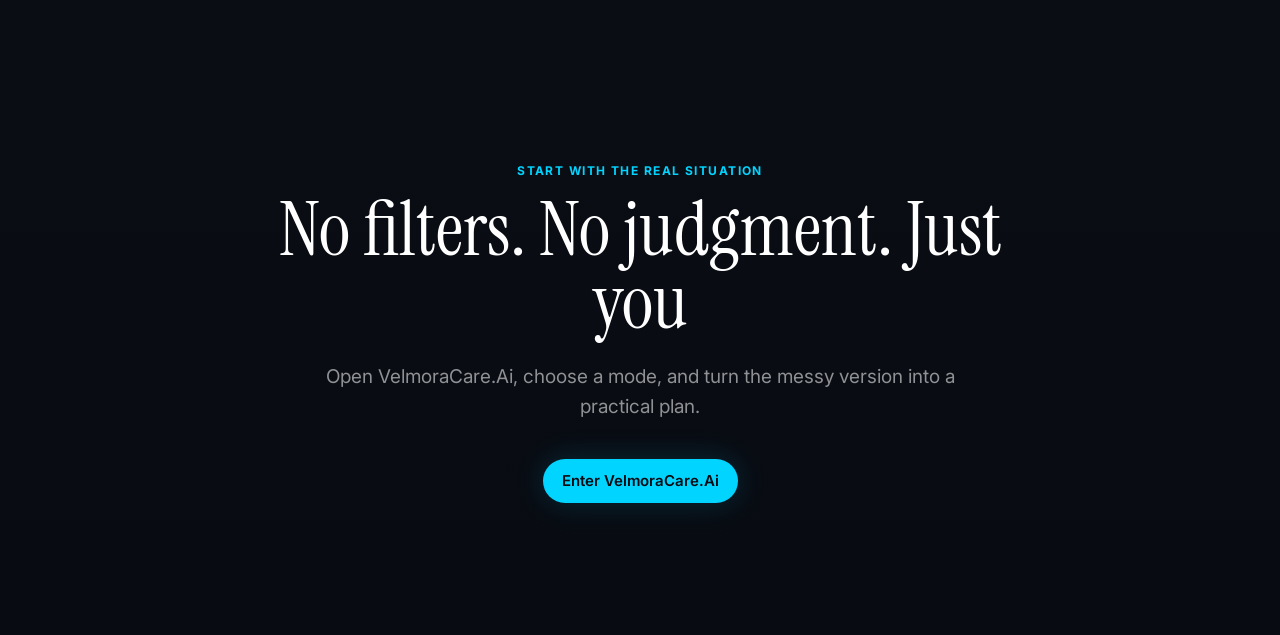
==== commit 89e3d7e2: "Rebrand: Velmora.Ai -> VelmoraCare.Ai everywhere, increase logo size" ====
--- a/mindful/index.html
+++ b/mindful/index.html
@@ -3,8 +3,8 @@
   <head>
     <meta charset="utf-8">
     <meta name="viewport" content="width=device-width, initial-scale=1">
-    <meta name="description" content="Velmora.Ai helps you handle real situations with clarity, strategy, and emotionally intelligent communication.">
-    <title>Velmora.Ai</title>
+    <meta name="description" content="VelmoraCare.Ai helps you handle real situations with clarity, strategy, and emotionally intelligent communication.">
+    <title>VelmoraCare.Ai</title>
     <link rel="preconnect" href="https://fonts.googleapis.com">
     <link rel="preconnect" href="https://fonts.gstatic.com" crossorigin>
     <link href="https://fonts.googleapis.com/css2?family=Instrument+Serif:ital@0;1&family=Inter:wght@400;450;500;600;700&display=swap" rel="stylesheet">
--- a/mindful/css/global.css
+++ b/mindful/css/global.css
@@ -114,8 +114,8 @@
 }
 
 .brand-mark {
-  width: 36px;
-  height: 36px;
+  width: 46px;
+  height: 46px;
   border: 1px solid var(--color-border);
   border-radius: 50%;
   background: #0D1117;
@@ -126,7 +126,7 @@
 
 .brand-word {
   font-family: var(--font-heading);
-  font-size: 26px;
+  font-size: 30px;
   line-height: 1;
 }
 
